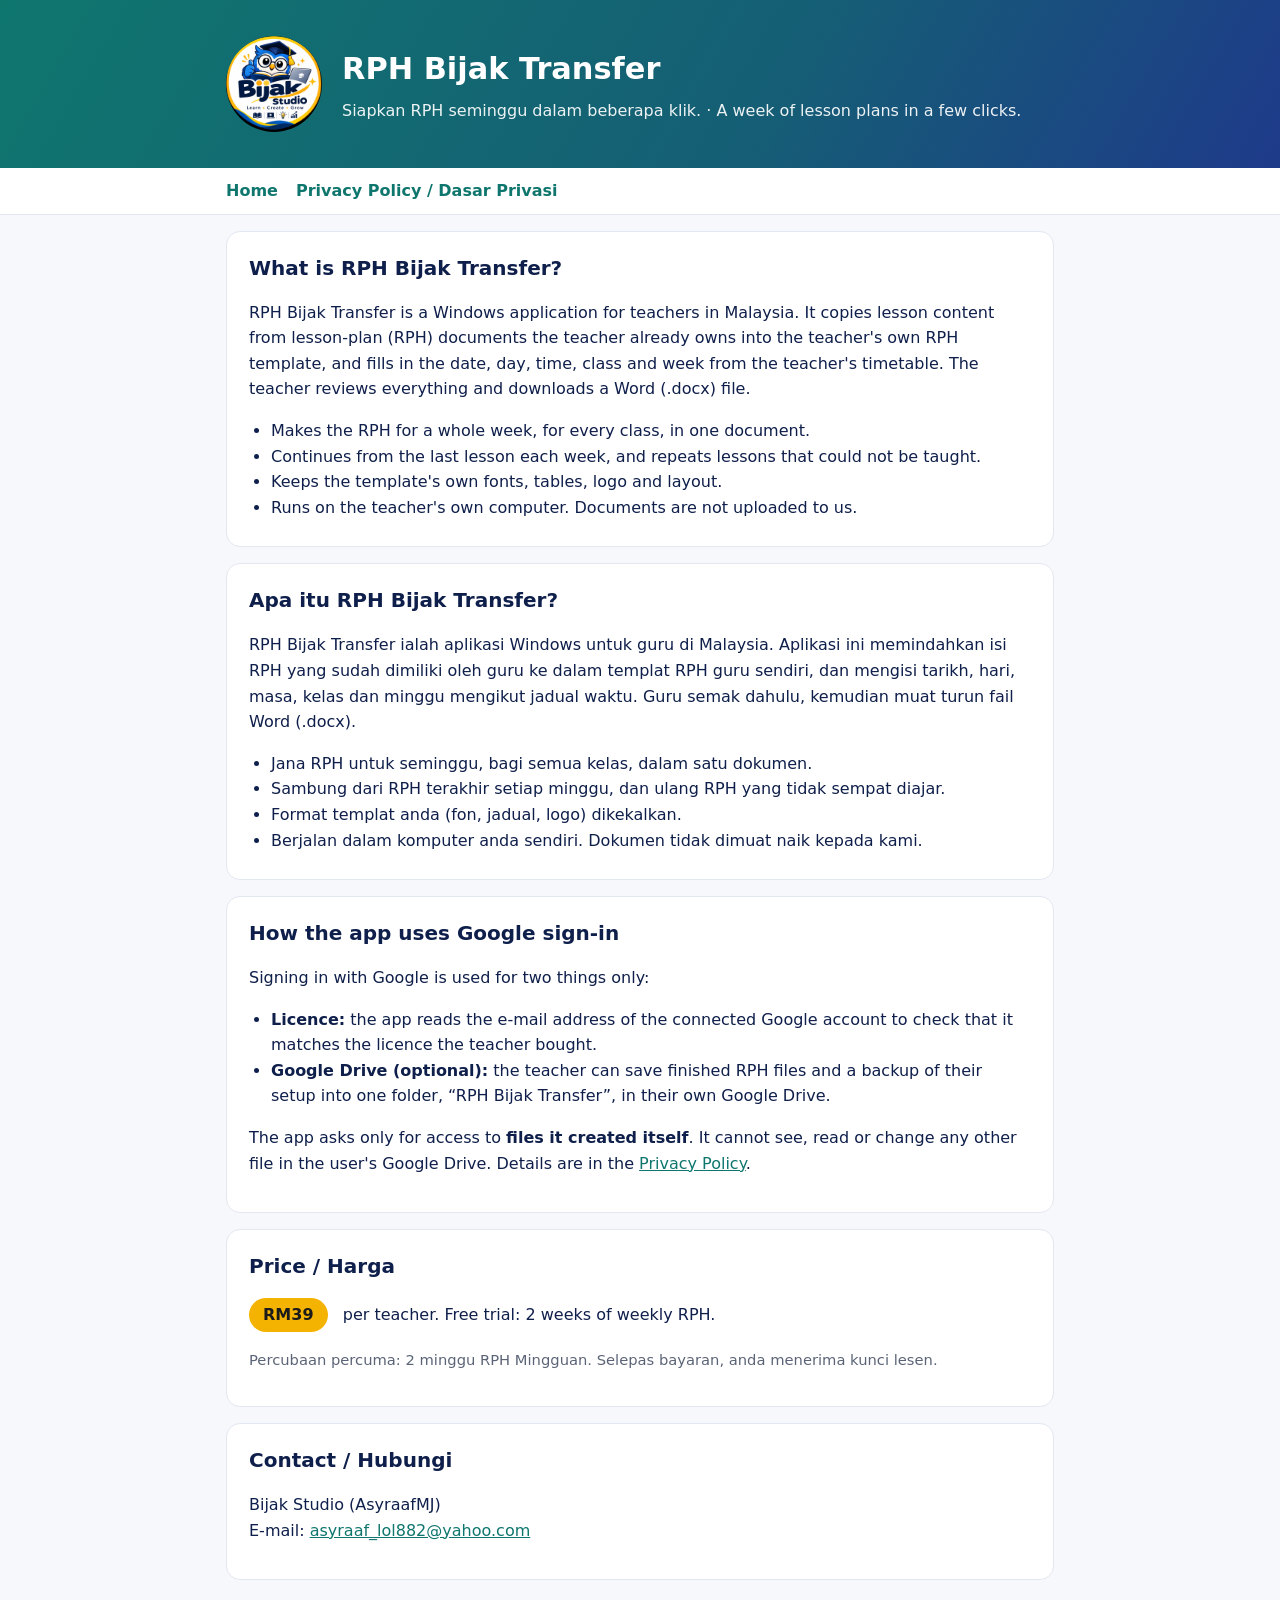
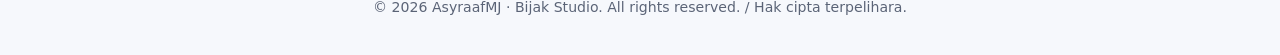
==== index.html @ 1e931552 "Add files via upload" ====
<!doctype html>
<html lang="ms">
<head>
<meta charset="utf-8">
<meta name="viewport" content="width=device-width, initial-scale=1">
<title>RPH Bijak Transfer</title>
<meta name="description" content="RPH Bijak Transfer: a Windows app for Malaysian teachers that fills their own RPH template from the lesson plans they own, week by week.">
<link rel="stylesheet" href="style.css">
</head>
<body>
<header>
  <div class="wrap">
    <img src="logo.png" alt="Bijak Studio logo">
    <div>
      <h1>RPH Bijak Transfer</h1>
      <p>Siapkan RPH seminggu dalam beberapa klik. &middot; A week of lesson plans in a few clicks.</p>
    </div>
  </div>
</header>
<nav><div class="wrap"><a href="index.html">Home</a><a href="privacy.html">Privacy Policy / Dasar Privasi</a></div></nav>

<main class="wrap">
  <section>
    <h2>What is RPH Bijak Transfer?</h2>
    <p>RPH Bijak Transfer is a Windows application for teachers in Malaysia. It copies lesson content from
       lesson-plan (RPH) documents the teacher already owns into the teacher's own RPH template, and fills in
       the date, day, time, class and week from the teacher's timetable. The teacher reviews everything and
       downloads a Word (.docx) file.</p>
    <ul>
      <li>Makes the RPH for a whole week, for every class, in one document.</li>
      <li>Continues from the last lesson each week, and repeats lessons that could not be taught.</li>
      <li>Keeps the template's own fonts, tables, logo and layout.</li>
      <li>Runs on the teacher's own computer. Documents are not uploaded to us.</li>
    </ul>
  </section>

  <section>
    <h2>Apa itu RPH Bijak Transfer?</h2>
    <p>RPH Bijak Transfer ialah aplikasi Windows untuk guru di Malaysia. Aplikasi ini memindahkan isi RPH yang
       sudah dimiliki oleh guru ke dalam templat RPH guru sendiri, dan mengisi tarikh, hari, masa, kelas dan
       minggu mengikut jadual waktu. Guru semak dahulu, kemudian muat turun fail Word (.docx).</p>
    <ul>
      <li>Jana RPH untuk seminggu, bagi semua kelas, dalam satu dokumen.</li>
      <li>Sambung dari RPH terakhir setiap minggu, dan ulang RPH yang tidak sempat diajar.</li>
      <li>Format templat anda (fon, jadual, logo) dikekalkan.</li>
      <li>Berjalan dalam komputer anda sendiri. Dokumen tidak dimuat naik kepada kami.</li>
    </ul>
  </section>

  <section>
    <h2>How the app uses Google sign-in</h2>
    <p>Signing in with Google is used for two things only:</p>
    <ul>
      <li><b>Licence:</b> the app reads the e-mail address of the connected Google account to check that it
          matches the licence the teacher bought.</li>
      <li><b>Google Drive (optional):</b> the teacher can save finished RPH files and a backup of their setup
          into one folder, &ldquo;RPH Bijak Transfer&rdquo;, in their own Google Drive.</li>
    </ul>
    <p>The app asks only for access to <b>files it created itself</b>. It cannot see, read or change any other
       file in the user's Google Drive. Details are in the <a href="privacy.html">Privacy Policy</a>.</p>
  </section>

  <section>
    <h2>Price / Harga</h2>
    <p><span class="price">RM39</span> &nbsp; per teacher. Free trial: 2 weeks of weekly RPH.</p>
    <p class="muted">Percubaan percuma: 2 minggu RPH Mingguan. Selepas bayaran, anda menerima kunci lesen.</p>
  </section>

  <section>
    <h2>Contact / Hubungi</h2>
    <p>Bijak Studio (AsyraafMJ)<br>E-mail: <a href="mailto:asyraaf_lol882@yahoo.com">asyraaf_lol882@yahoo.com</a></p>
  </section>
</main>

<footer>&copy; 2026 AsyraafMJ &middot; Bijak Studio. All rights reserved. / Hak cipta terpelihara.</footer>
</body>
</html>
---- style.css ----
:root { --ink: #0f1f4b; --teal: #0f766e; --gold: #f5b301; --bg: #f6f8fc; --card: #ffffff; --muted: #5b6477; }
* { box-sizing: border-box; }
body { margin: 0; font-family: "Segoe UI", system-ui, -apple-system, Arial, sans-serif; color: var(--ink);
       background: var(--bg); line-height: 1.6; }
header { background: linear-gradient(120deg, #0f766e 0%, #155e75 60%, #1e3a8a 100%); color: #fff; padding: 36px 16px; }
.wrap { max-width: 860px; margin: 0 auto; padding: 0 16px; }
header .wrap { display: flex; gap: 20px; align-items: center; flex-wrap: wrap; }
header img { width: 96px; height: 96px; border-radius: 50%; background: #fff; }
header h1 { margin: 0; font-size: 1.9rem; }
header p { margin: 4px 0 0; opacity: .92; }
nav { background: #fff; border-bottom: 1px solid #e3e7ef; }
nav .wrap { display: flex; gap: 18px; padding-top: 10px; padding-bottom: 10px; flex-wrap: wrap; }
nav a { color: var(--teal); text-decoration: none; font-weight: 600; }
main { padding: 24px 0 48px; }
section { background: var(--card); border: 1px solid #e3e7ef; border-radius: 14px; padding: 20px 22px; margin: 16px 0; }
h2 { margin: 0 0 8px; font-size: 1.25rem; }
h3 { margin: 18px 0 4px; font-size: 1.05rem; }
ul { margin: 6px 0; padding-left: 22px; }
.price { display: inline-block; background: var(--gold); color: #1b1b1b; font-weight: 700; padding: 4px 14px;
         border-radius: 999px; }
.muted { color: var(--muted); font-size: .92rem; }
footer { text-align: center; color: var(--muted); font-size: .88rem; padding: 0 16px 36px; }
a { color: var(--teal); }
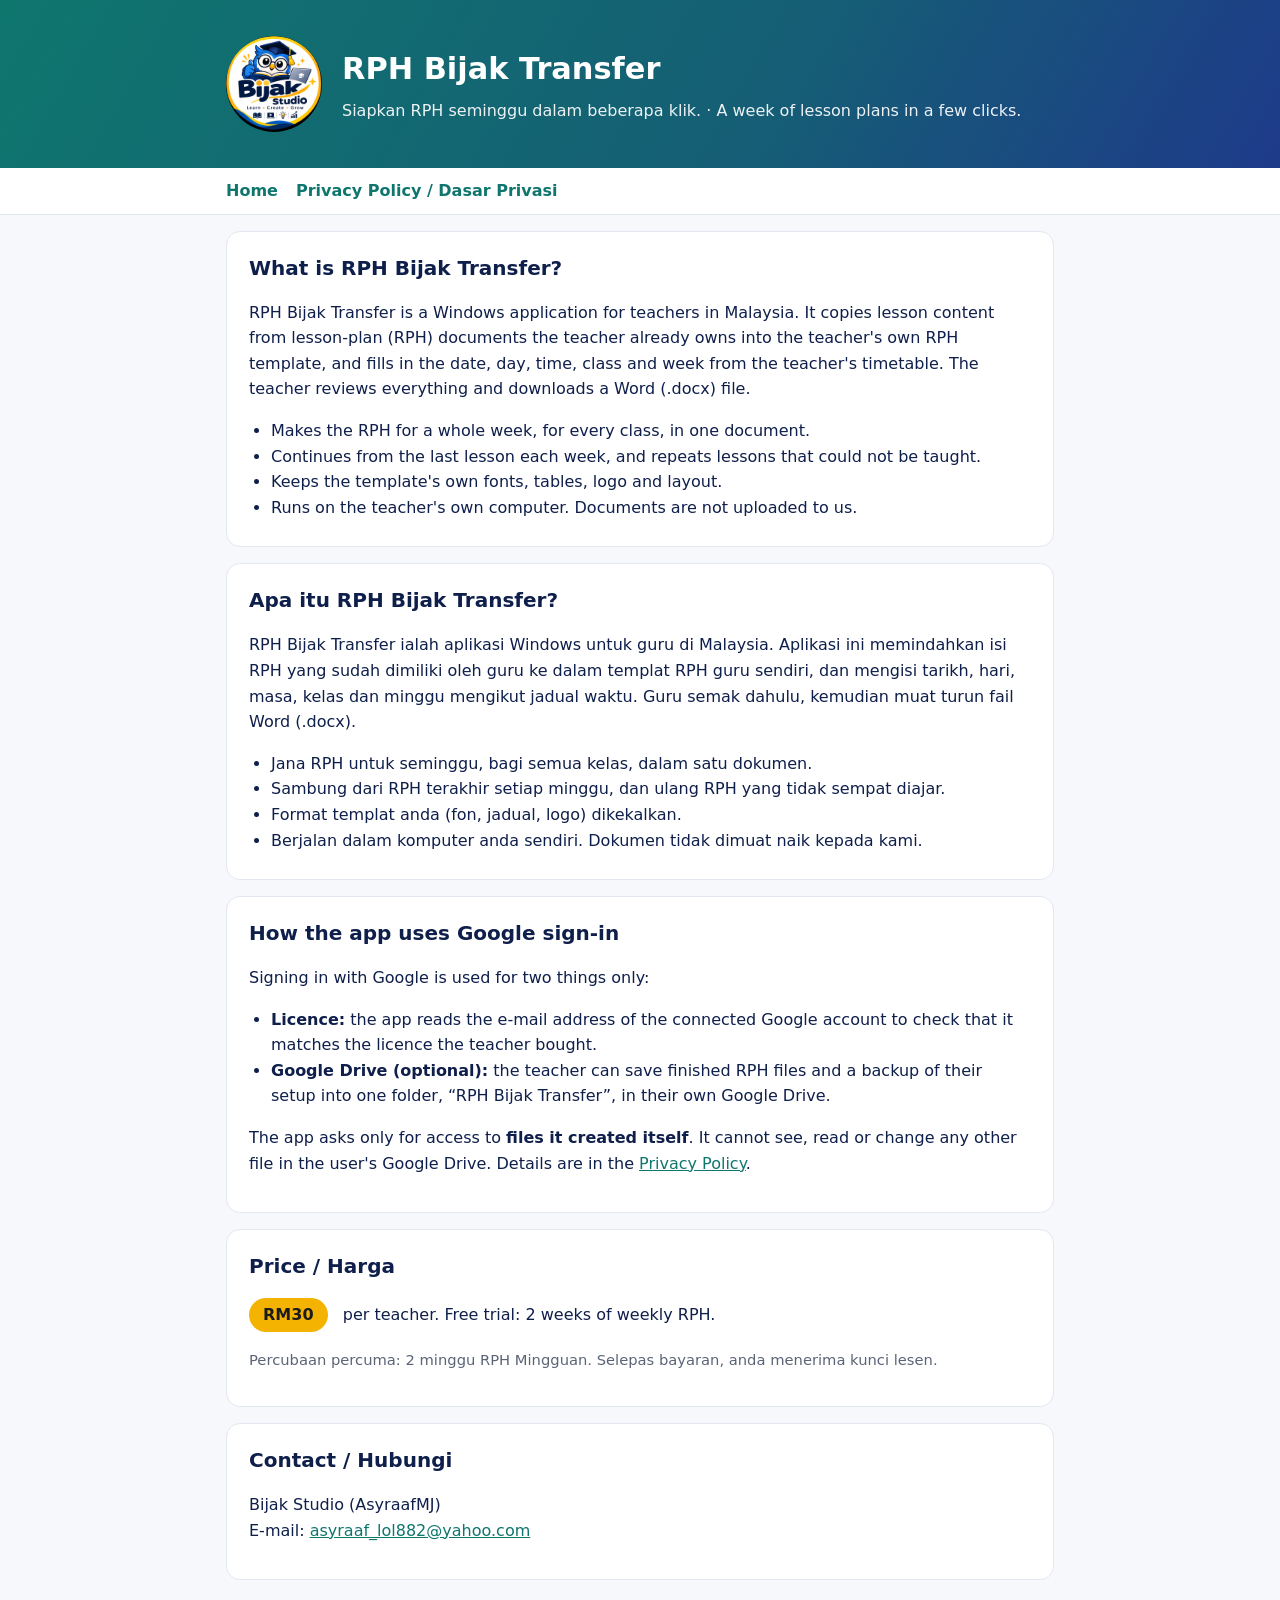
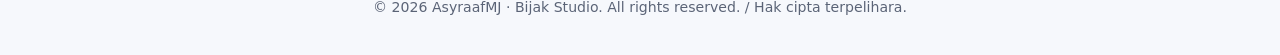
==== commit 40a6ce9b: "Price RM30" ====
--- a/index.html
+++ b/index.html
@@ -62,7 +62,7 @@
 
   <section>
     <h2>Price / Harga</h2>
-    <p><span class="price">RM39</span> &nbsp; per teacher. Free trial: 2 weeks of weekly RPH.</p>
+    <p><span class="price">RM30</span> &nbsp; per teacher. Free trial: 2 weeks of weekly RPH.</p>
     <p class="muted">Percubaan percuma: 2 minggu RPH Mingguan. Selepas bayaran, anda menerima kunci lesen.</p>
   </section>
 
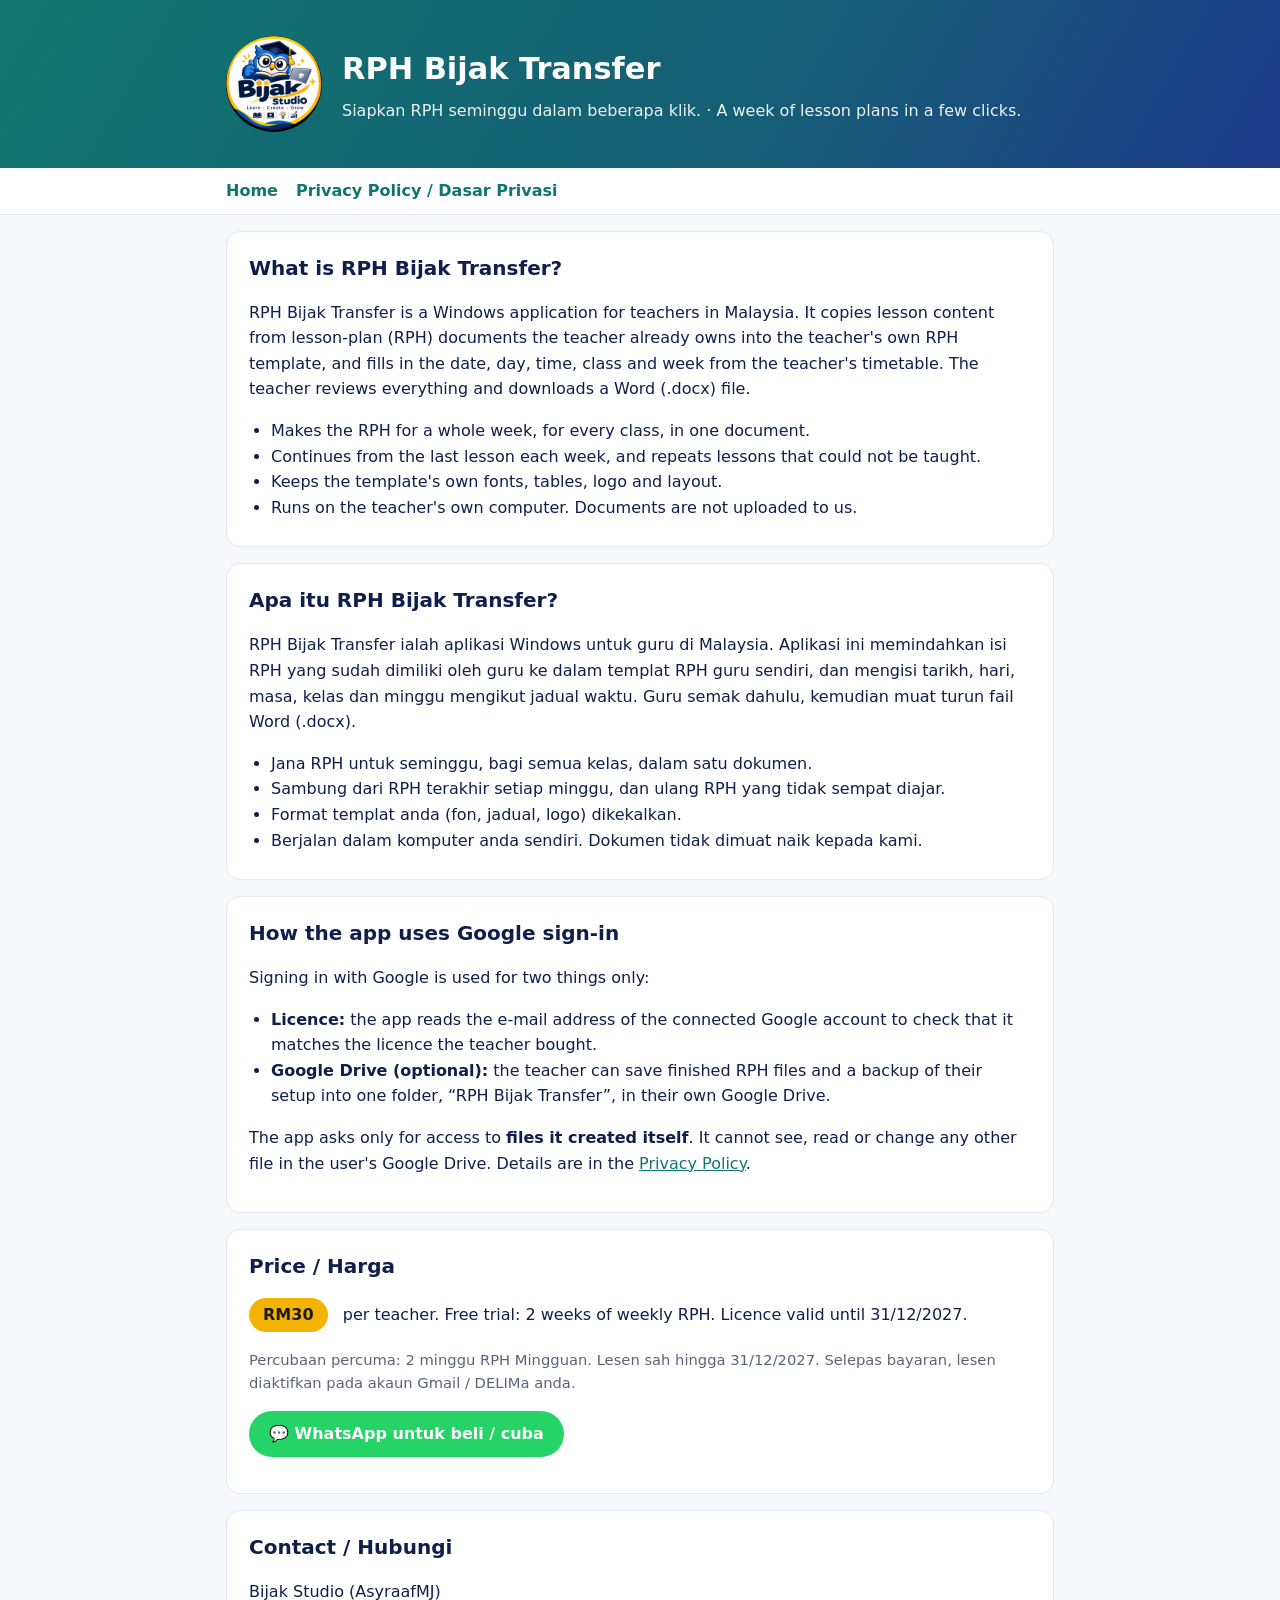
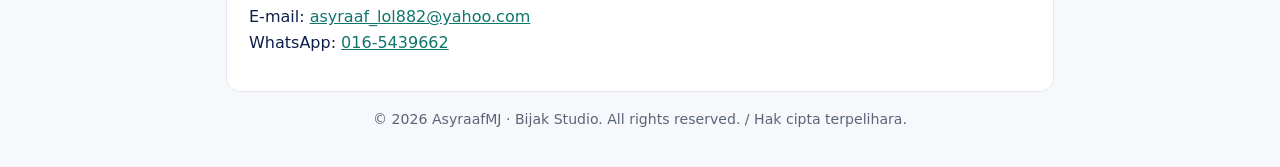
==== commit e033c4fb: "Add WhatsApp contact and licence validity" ====
--- a/index.html
+++ b/index.html
@@ -62,13 +62,13 @@
 
   <section>
     <h2>Price / Harga</h2>
-    <p><span class="price">RM30</span> &nbsp; per teacher. Free trial: 2 weeks of weekly RPH.</p>
-    <p class="muted">Percubaan percuma: 2 minggu RPH Mingguan. Selepas bayaran, anda menerima kunci lesen.</p>
+    <p><span class="price">RM30</span> &nbsp; per teacher. Free trial: 2 weeks of weekly RPH. Licence valid until 31/12/2027.</p>
+    <p class="muted">Percubaan percuma: 2 minggu RPH Mingguan. Lesen sah hingga 31/12/2027. Selepas bayaran, lesen diaktifkan pada akaun Gmail / DELIMa anda.</p><p><a href="https://wa.me/60165439662?text=Salam%2C%20saya%20nak%20cuba%20RPH%20Bijak%20Transfer" style="display:inline-block;background:#25D366;color:#fff;font-weight:700;padding:10px 20px;border-radius:999px;text-decoration:none">&#128172; WhatsApp untuk beli / cuba</a></p>
   </section>
 
   <section>
     <h2>Contact / Hubungi</h2>
-    <p>Bijak Studio (AsyraafMJ)<br>E-mail: <a href="mailto:asyraaf_lol882@yahoo.com">asyraaf_lol882@yahoo.com</a></p>
+    <p>Bijak Studio (AsyraafMJ)<br>E-mail: <a href="mailto:asyraaf_lol882@yahoo.com">asyraaf_lol882@yahoo.com</a><br>WhatsApp: <a href="https://wa.me/60165439662">016-5439662</a></p>
   </section>
 </main>
 
